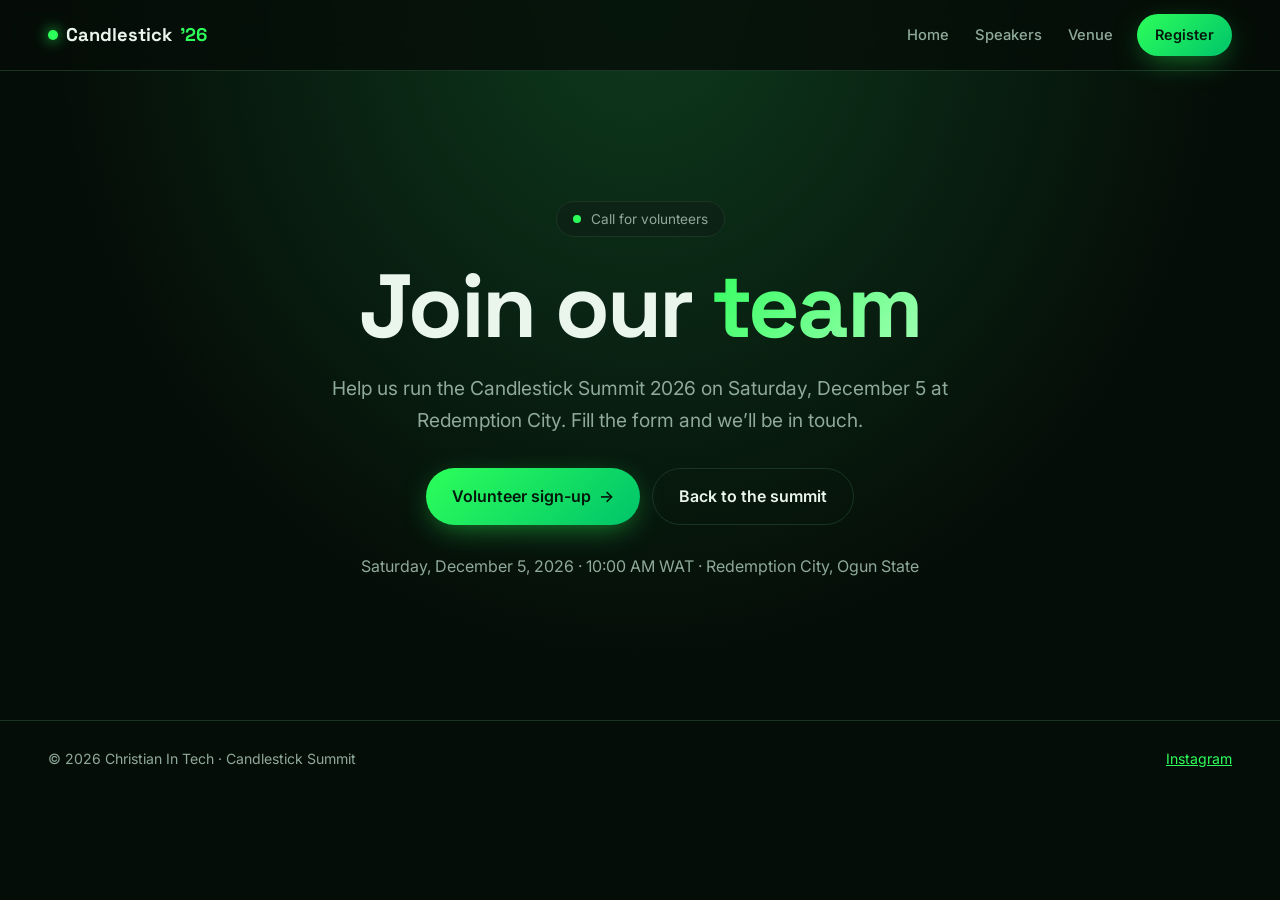
==== team/index.html @ 871b5384 "Add /team volunteer page linking to sign-up form Co-Authored-By: Claude Sonnet 5.5 <noreply@anthropi" ====
<!doctype html>
<html lang="en">
<head>
<meta charset="utf-8">
<meta name="viewport" content="width=device-width, initial-scale=1">
<title>Volunteer | Candlestick Summit 2026</title>
<meta name="description" content="Join the team behind the Candlestick Summit 2026, December 5 at Redemption City. Sign up to volunteer.">
<meta name="theme-color" content="#050d08">
<link rel="preconnect" href="https://fonts.googleapis.com">
<link rel="preconnect" href="https://fonts.gstatic.com" crossorigin>
<link href="https://fonts.googleapis.com/css2?family=Inter:wght@400;500;600&family=Space+Grotesk:wght@600;700&display=swap" rel="stylesheet">
<link rel="stylesheet" href="/style.css">
</head>
<body>
<header class="nav solid">
  <a class="brand" href="/"><span class="dot"></span>Candlestick<b>&rsquo;26</b></a>
  <nav aria-label="Primary"><a href="/">Home</a><a href="/#speakers">Speakers</a><a href="/#details">Venue</a></nav>
  <a class="btn btn-sm" href="https://luma.com/ufglm4jn" target="_blank" rel="noopener">Register</a>
</header>

<main>
<section class="hero" style="min-height:80svh">
  <div class="hero-inner">
    <p class="pill"><span class="live"></span> Call for volunteers</p>
    <h1>Join our <span class="grad">team</span></h1>
    <p class="lead">Help us run the Candlestick Summit 2026 on Saturday, December 5 at Redemption City. Fill the form and we&rsquo;ll be in touch.</p>
    <div class="cta">
      <a class="btn" href="https://forms.gle/qx8SYHHGNYHgyHwY7" target="_blank" rel="noopener">Volunteer sign-up <span aria-hidden="true">&rarr;</span></a>
      <a class="btn ghost" href="/">Back to the summit</a>
    </div>
    <p class="date" style="margin-top:28px">Saturday, December 5, 2026 &middot; 10:00 AM WAT &middot; Redemption City, Ogun State</p>
  </div>
</section>
</main>

<footer>
  <span>&copy; 2026 Christian In Tech &middot; Candlestick Summit</span>
  <a href="https://www.instagram.com/cithq" target="_blank" rel="noopener">Instagram</a>
</footer>
</body>
</html>
---- style.css ----
:root{--bg:#050d08;--bg2:#0a1810;--card:#0e2015;--line:#1a3524;--fg:#eaf5ec;--mut:#8fa99a;--g:#2dff5a;--g2:#00c46a;--r:16px}
*{box-sizing:border-box}
html{scroll-behavior:smooth;scroll-padding-top:72px}
body{margin:0;background:var(--bg);color:var(--fg);font:16px/1.65 Inter,system-ui,sans-serif;-webkit-font-smoothing:antialiased}
a{color:var(--g)}
h1,h2,h3,.brand,.count b,.stats b{font-family:'Space Grotesk',Inter,sans-serif}
.skip{position:absolute;left:-999px}.skip:focus{left:12px;top:12px;background:var(--g);color:#031;padding:8px 12px;border-radius:8px;z-index:99}
:focus-visible{outline:2px solid var(--g);outline-offset:3px}

.nav{position:fixed;inset:0 0 auto;z-index:50;display:flex;align-items:center;gap:24px;padding:14px clamp(16px,4vw,48px);transition:.3s}
.nav.solid{background:rgba(5,13,8,.8);backdrop-filter:blur(14px);border-bottom:1px solid var(--line)}
.brand{font-weight:700;font-size:1.15rem;color:var(--fg);text-decoration:none;display:flex;align-items:center;gap:8px}
.brand b{color:var(--g)}.dot{width:10px;height:10px;border-radius:50%;background:var(--g);box-shadow:0 0 14px var(--g)}
.nav nav{margin-left:auto;display:flex;gap:26px}
.nav nav a{color:var(--mut);text-decoration:none;font-size:.92rem;font-weight:500}.nav nav a:hover{color:var(--fg)}

.btn{display:inline-flex;align-items:center;gap:8px;background:linear-gradient(135deg,var(--g),var(--g2));color:#03180b;font-weight:600;padding:14px 26px;border-radius:999px;text-decoration:none;box-shadow:0 8px 30px -8px rgba(45,255,90,.55);transition:transform .2s,box-shadow .2s}
.btn:hover{transform:translateY(-2px);box-shadow:0 12px 36px -6px rgba(45,255,90,.7)}
.btn-sm{padding:9px 18px;font-size:.9rem}
.btn.ghost{background:transparent;color:var(--fg);border:1px solid var(--line);box-shadow:none}.btn.ghost:hover{border-color:var(--g)}

.hero{position:relative;min-height:100svh;display:grid;place-items:center;text-align:center;padding:120px 20px 60px;overflow:hidden;background:radial-gradient(ellipse at 50% 0,#0e3a1d 0,var(--bg) 65%)}
#candles{position:absolute;inset:0;width:100%;height:100%;opacity:.45;mask-image:linear-gradient(#000 40%,transparent)}
.hero-inner{position:relative;max-width:820px}
.pill{display:inline-flex;align-items:center;gap:10px;border:1px solid var(--line);background:rgba(14,32,21,.7);padding:6px 16px;border-radius:999px;font-size:.85rem;color:var(--mut);margin:0 0 24px}
.live{width:8px;height:8px;border-radius:50%;background:var(--g);animation:pulse 1.8s infinite}
@keyframes pulse{50%{box-shadow:0 0 0 8px rgba(45,255,90,0);opacity:.6}0%{box-shadow:0 0 0 0 rgba(45,255,90,.6)}}
h1{font-size:clamp(2.6rem,8vw,5.6rem);line-height:1.02;margin:0 0 20px;letter-spacing:-.03em}
.grad{background:linear-gradient(135deg,var(--g),#a6ffb8);-webkit-background-clip:text;background-clip:text;color:transparent}
.lead{font-size:clamp(1rem,2.2vw,1.2rem);color:var(--mut);max-width:620px;margin:0 auto 32px}
.cta{display:flex;gap:12px;justify-content:center;flex-wrap:wrap}
.count{display:flex;gap:12px;justify-content:center;margin:44px 0 14px}
.count div{min-width:76px;padding:14px 8px;border:1px solid var(--line);border-radius:14px;background:rgba(14,32,21,.7);backdrop-filter:blur(6px)}
.count b{display:block;font-size:1.9rem;line-height:1.1;font-variant-numeric:tabular-nums}
.count span{font-size:.7rem;text-transform:uppercase;letter-spacing:.14em;color:var(--mut)}
.date{color:var(--mut);margin:0}

.marquee{overflow:hidden;border-block:1px solid var(--line);background:var(--bg2);padding:16px 0}
.marquee div{display:flex;gap:48px;width:max-content;animation:slide 28s linear infinite}
.marquee span{font:700 1.4rem 'Space Grotesk';text-transform:uppercase;letter-spacing:.1em;color:var(--mut)}
.marquee span:nth-child(odd){color:var(--g)}
@keyframes slide{to{transform:translateX(-33.33%)}}

.sec{padding:clamp(64px,10vw,120px) 0}.alt{background:var(--bg2)}
.wrap{max-width:1100px;margin:0 auto;padding:0 clamp(16px,4vw,32px)}.narrow{max-width:760px}
.two{display:grid;grid-template-columns:1fr 1fr;gap:clamp(24px,5vw,64px);align-items:center}
.kicker{color:var(--g);text-transform:uppercase;letter-spacing:.2em;font-size:.78rem;font-weight:600;margin:0 0 12px}
h2{font-size:clamp(1.8rem,4vw,2.8rem);line-height:1.12;margin:0 0 28px;letter-spacing:-.02em}
p{color:var(--mut)}
.stats{display:flex;gap:32px;list-style:none;padding:0;margin:28px 0 0}
.stats b{display:block;font-size:2.4rem;color:var(--g);line-height:1}.stats span{font-size:.85rem;color:var(--mut)}

.grid{display:grid;grid-template-columns:repeat(auto-fill,minmax(300px,1fr));gap:18px;margin-top:8px}
.grid.four{grid-template-columns:repeat(auto-fit,minmax(220px,1fr))}
.card,.tile{background:var(--card);border:1px solid var(--line);border-radius:var(--r);padding:26px;transition:transform .25s,border-color .25s}
.card:hover,.tile:hover{transform:translateY(-4px);border-color:var(--g2)}
.av{width:64px;height:64px;border-radius:50%;display:grid;place-items:center;font:700 1.2rem 'Space Grotesk';color:#03180b;background:linear-gradient(135deg,var(--g),var(--g2));margin-bottom:16px}
.card h3,.tile h3{margin:0 0 4px;font-size:1.2rem}.card p{margin:0;color:var(--fg);font-size:.95rem}.card small{color:var(--mut)}
.tba{border-style:dashed;background:transparent}.tba .av{background:transparent;border:2px dashed var(--g2);color:var(--g)}
.tile span{font-size:1.8rem}.tile p{margin:6px 0 0;font-size:.95rem}

dl{margin:0 0 28px}dt{font-size:.75rem;text-transform:uppercase;letter-spacing:.15em;color:var(--g);margin-top:18px}dd{margin:2px 0 0}dd small{color:var(--mut)}
.map{width:100%;height:340px;border:1px solid var(--line);border-radius:var(--r);filter:invert(.9) hue-rotate(120deg) saturate(.6)}

details{border:1px solid var(--line);border-radius:14px;padding:4px 20px;margin-bottom:12px;background:var(--card)}
summary{cursor:pointer;font-weight:600;padding:14px 0;list-style:none;display:flex;justify-content:space-between}
summary::after{content:'+';color:var(--g);font-size:1.4rem;line-height:1}details[open] summary::after{content:'\2212'}
details p{margin:0 0 16px}

.final{text-align:center;padding:100px 0;background:radial-gradient(ellipse at 50% 100%,#0e3a1d,var(--bg) 70%)}
.final h2{margin-bottom:12px}.final p{margin:0 0 28px}
footer{display:flex;justify-content:space-between;gap:12px;flex-wrap:wrap;padding:26px clamp(16px,4vw,48px);border-top:1px solid var(--line);color:var(--mut);font-size:.88rem}
.sticky{display:none}

.reveal{opacity:0;transform:translateY(24px);transition:opacity .7s,transform .7s}.reveal.in{opacity:1;transform:none}
.no-js .reveal{opacity:1;transform:none}

@media(max-width:820px){
  .nav nav{display:none}.nav .btn{margin-left:auto}
  .two{grid-template-columns:1fr}
  .count div{min-width:64px}.count b{font-size:1.5rem}
  .sticky{display:block;position:fixed;left:16px;right:16px;bottom:16px;z-index:60;text-align:center;background:linear-gradient(135deg,var(--g),var(--g2));color:#03180b;font-weight:600;padding:14px;border-radius:999px;text-decoration:none;box-shadow:0 10px 30px rgba(0,0,0,.5)}
  footer{padding-bottom:84px}
}
@media(prefers-reduced-motion:reduce){*{animation:none!important;transition:none!important}html{scroll-behavior:auto}.reveal{opacity:1;transform:none}}
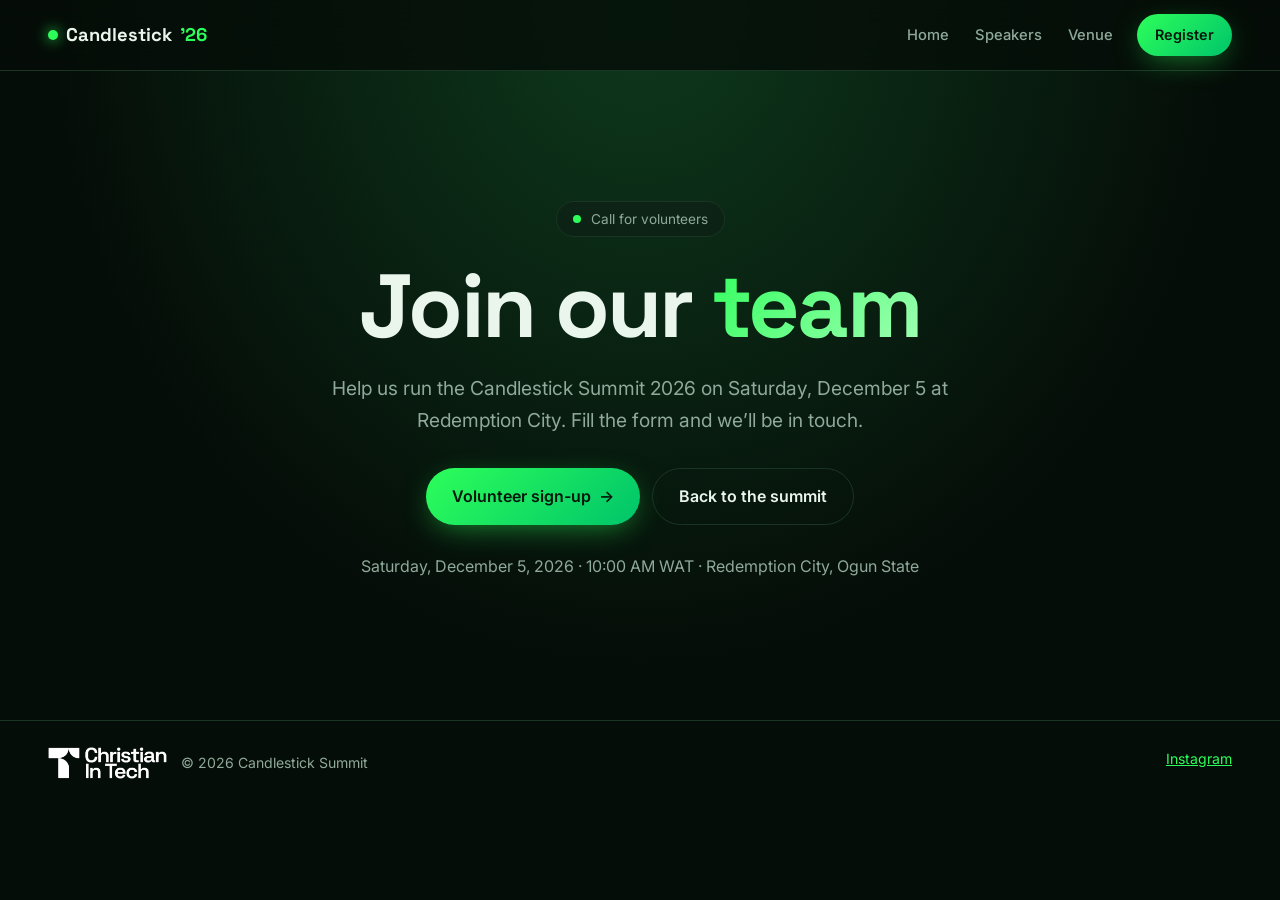
==== commit 9d460922: "Add Christian In Tech logo to hero and footers Co-Authored-By: Claude Opus 5.5 <noreply@anthropic.co" ====
--- a/team/index.html
+++ b/team/index.html
@@ -34,7 +34,7 @@
 </main>
 
 <footer>
-  <span>&copy; 2026 Christian In Tech &middot; Candlestick Summit</span>
+  <span class="foot-brand"><img src="/images/cit-logo-white.png" alt="Christian In Tech" width="120" height="32"> &copy; 2026 Candlestick Summit</span>
   <a href="https://www.instagram.com/cithq" target="_blank" rel="noopener">Instagram</a>
 </footer>
 </body>
--- a/style.css
+++ b/style.css
@@ -54,7 +54,7 @@
 .grid.four{grid-template-columns:repeat(auto-fit,minmax(220px,1fr))}
 .card,.tile{background:var(--card);border:1px solid var(--line);border-radius:var(--r);padding:26px;transition:transform .25s,border-color .25s}
 .card:hover,.tile:hover{transform:translateY(-4px);border-color:var(--g2)}
-.av{width:64px;height:64px;border-radius:50%;display:grid;place-items:center;font:700 1.2rem 'Space Grotesk';color:#03180b;background:linear-gradient(135deg,var(--g),var(--g2));margin-bottom:16px}
+.av{width:88px;height:88px;box-shadow:0 0 0 3px var(--bg),0 0 0 5px var(--g2);border-radius:50%;object-fit:cover;display:grid;place-items:center;font:700 1.2rem 'Space Grotesk';color:#03180b;background:linear-gradient(135deg,var(--g),var(--g2));margin-bottom:16px}
 .card h3,.tile h3{margin:0 0 4px;font-size:1.2rem}.card p{margin:0;color:var(--fg);font-size:.95rem}.card small{color:var(--mut)}
 .tba{border-style:dashed;background:transparent}.tba .av{background:transparent;border:2px dashed var(--g2);color:var(--g)}
 .tile span{font-size:1.8rem}.tile p{margin:6px 0 0;font-size:.95rem}
@@ -83,3 +83,20 @@
   footer{padding-bottom:84px}
 }
 @media(prefers-reduced-motion:reduce){*{animation:none!important;transition:none!important}html{scroll-behavior:auto}.reveal{opacity:1;transform:none}}
+
+/* Speaker bios: hover (mouse) or tap/click to reveal */
+.speaker{position:relative;overflow:hidden;min-height:340px;cursor:pointer}
+.bio-btn{display:flex;gap:6px;align-items:center;margin-top:16px;background:none;border:1px solid var(--line);color:var(--g);font:600 .85rem Inter,sans-serif;padding:8px 14px;border-radius:999px;cursor:pointer}
+.bio-btn:hover{border-color:var(--g)}
+.bio{position:absolute;inset:0;padding:26px;background:linear-gradient(160deg,#0f2a1a,#0a1a10);border-radius:inherit;overflow-y:auto;opacity:0;visibility:hidden;transform:translateY(12px);transition:opacity .3s,transform .3s,visibility .3s}
+.bio h3{color:var(--g);margin:0 0 10px;padding-right:36px}
+.bio p{margin:0;color:var(--fg);font-size:.9rem;line-height:1.55}
+.bio-close{position:absolute;top:14px;right:14px;width:36px;height:36px;border-radius:50%;border:1px solid var(--line);background:transparent;color:var(--fg);font-size:1.3rem;line-height:1;cursor:pointer}
+.speaker.open .bio{opacity:1;visibility:visible;transform:none}
+@media(hover:hover){.speaker:hover .bio{opacity:1;visibility:visible;transform:none}}
+
+/* Christian In Tech logo */
+.presenter{display:flex;align-items:center;justify-content:center;gap:12px;margin:0 0 22px;text-decoration:none;color:var(--mut);font-size:.8rem;letter-spacing:.2em;text-transform:uppercase}
+.presenter img{height:40px;width:auto}
+.foot-brand{display:flex;align-items:center;gap:14px}
+.foot-brand img{height:32px;width:auto}
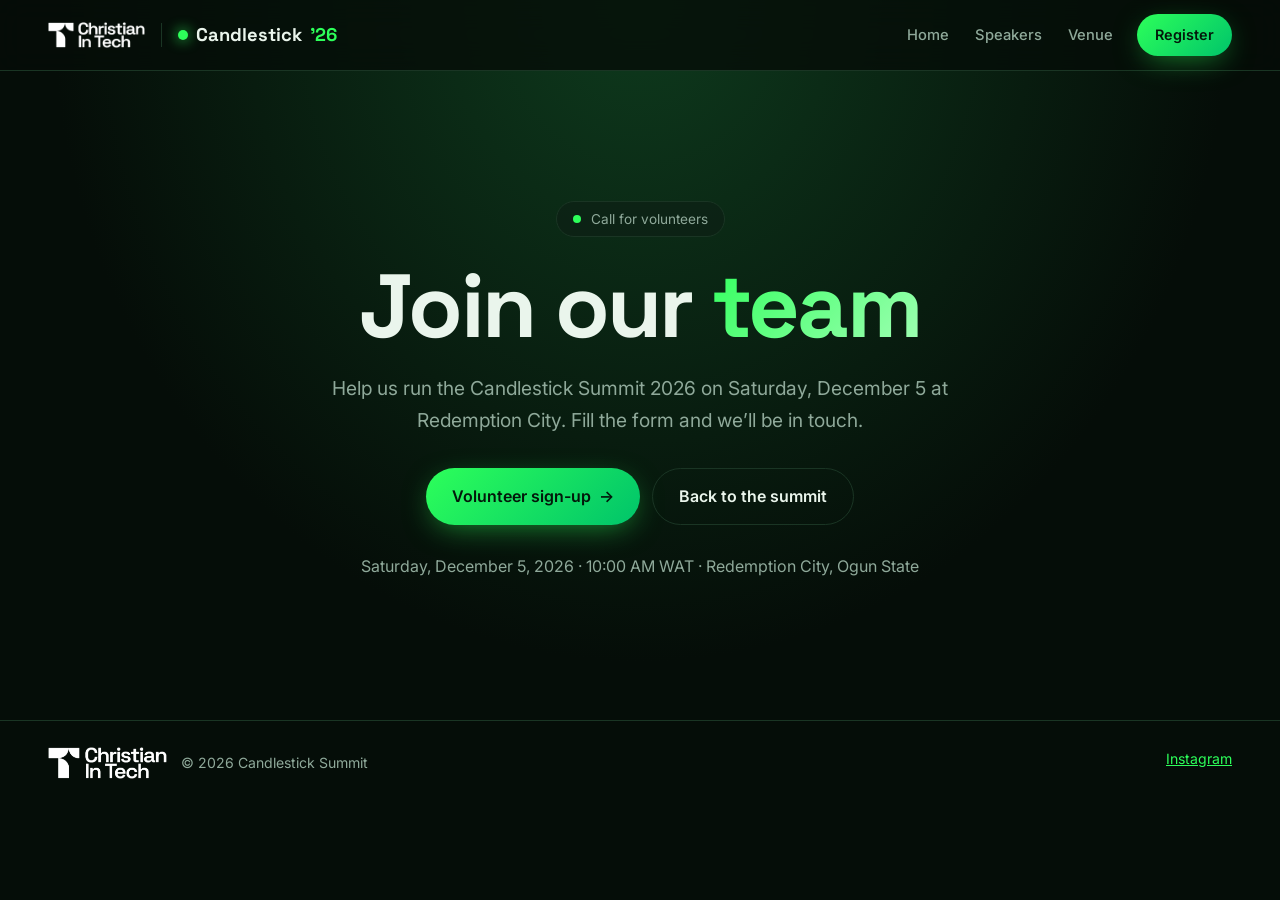
==== commit 0b373281: "Move Christian In Tech logo from hero to nav bar Co-Authored-By: Claude Opus 5.5 <noreply@anthropic." ====
--- a/team/index.html
+++ b/team/index.html
@@ -9,11 +9,11 @@
 <link rel="preconnect" href="https://fonts.googleapis.com">
 <link rel="preconnect" href="https://fonts.gstatic.com" crossorigin>
 <link href="https://fonts.googleapis.com/css2?family=Inter:wght@400;500;600&family=Space+Grotesk:wght@600;700&display=swap" rel="stylesheet">
-<link rel="stylesheet" href="/style.css">
+<link rel="stylesheet" href="/style.css?v=5">
 </head>
 <body>
 <header class="nav solid">
-  <a class="brand" href="/"><span class="dot"></span>Candlestick<b>&rsquo;26</b></a>
+  <div class="brands"><a class="cit" href="https://www.instagram.com/cithq" target="_blank" rel="noopener"><img src="/images/cit-logo-white.png" alt="Christian In Tech" width="98" height="26"></a><span class="sep" aria-hidden="true"></span><a class="brand" href="/"><span class="dot"></span>Candlestick<b>&rsquo;26</b></a></div>
   <nav aria-label="Primary"><a href="/">Home</a><a href="/#speakers">Speakers</a><a href="/#details">Venue</a></nav>
   <a class="btn btn-sm" href="https://luma.com/ufglm4jn" target="_blank" rel="noopener">Register</a>
 </header>
--- a/style.css
+++ b/style.css
@@ -96,7 +96,9 @@
 @media(hover:hover){.speaker:hover .bio{opacity:1;visibility:visible;transform:none}}
 
 /* Christian In Tech logo */
-.presenter{display:flex;align-items:center;justify-content:center;gap:12px;margin:0 0 22px;text-decoration:none;color:var(--mut);font-size:.8rem;letter-spacing:.2em;text-transform:uppercase}
-.presenter img{height:40px;width:auto}
+.brands{display:flex;align-items:center;gap:16px}
+.cit{display:inline-flex}.cit img{height:26px;width:auto}
+.brands .sep{width:1px;height:24px;background:var(--line)}
+@media(max-width:420px){.brands{gap:10px}.cit img{height:22px}.brand{font-size:1rem}}
 .foot-brand{display:flex;align-items:center;gap:14px}
 .foot-brand img{height:32px;width:auto}
